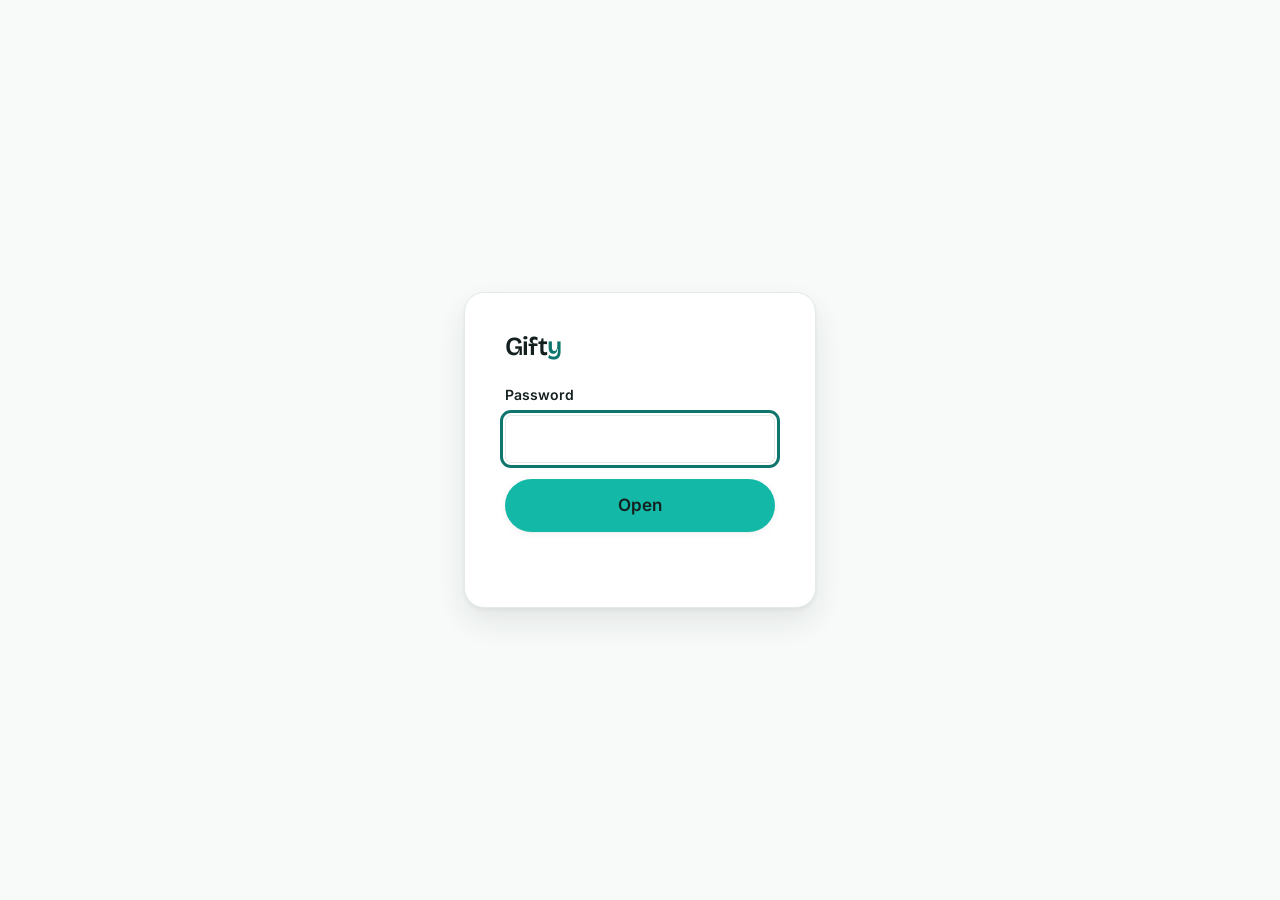
==== admin/index.html @ 3d1171c6 "v0.2.9 A stale empty cache beat the bundle.  v0.2.8 shipped the fallback catalogue and the live cust" ====
<!doctype html>
<html lang="en" dir="ltr">
<head>
<meta charset="utf-8">
<meta name="viewport" content="width=device-width, initial-scale=1">
<title>Gifty</title>
<meta name="robots" content="noindex, nofollow">
<meta name="referrer" content="no-referrer">

<link rel="stylesheet" href="../css/tokens.css?v=0.2.9">
<link rel="stylesheet" href="../css/base.css?v=0.2.9">

<style>
  body { display: grid; place-items: center; min-block-size: 100svb; background: var(--paper-warm); }
  .gate {
    inline-size: min(22rem, calc(100vw - 2rem));
    padding: var(--space-7);
    background: var(--paper);
    border: 1px solid var(--line);
    border-radius: var(--radius-lg);
    box-shadow: var(--elev-2);
  }
  .gate h1 {
    font-size: var(--text-xl);
    letter-spacing: -0.03em;
    margin-block-end: var(--space-5);
  }
  .gate h1 span { color: var(--teal-deep); }
  .gate label { display: block; font-size: var(--text-sm); font-weight: 600; margin-block-end: var(--space-2); }
  .gate input {
    inline-size: 100%;
    min-block-size: 48px;
    padding-inline: var(--space-3);
    border: 1px solid var(--line);
    border-radius: var(--radius-sm);
    background: var(--paper);
    font-size: var(--text-base);
  }
  .gate .btn { inline-size: 100%; margin-block-start: var(--space-4); }
  .gate p {
    margin-block-start: var(--space-4);
    font-size: var(--text-sm);
    min-block-size: 1.4em;
    color: var(--signal);      /* 4.53:1 */
  }
</style>
</head>
<body>

<form class="gate" id="gate" autocomplete="off">
  <h1>Gift<span>y</span></h1>
  <label for="pw">Password</label>
  <input type="password" id="pw" autocomplete="current-password" autofocus>
  <button class="btn btn--primary" type="submit" id="go">Open</button>
  <p id="msg" role="status"></p>
</form>

<script defer src="payload.js?v=0.2.9"></script>
<script>
/* The gate. Derives a key from the password, decrypts the dashboard, and hands
   the document over to it. A wrong password fails at the cipher, so there is
   nothing here to compare against and nothing to leak.

   This is not the access control. The access control is the rule on the data
   that names exactly one account. This keeps the shop's screens, its address
   and its number out of a public repository. */
(function () {
  'use strict';

  var form = document.getElementById('gate');
  var msg = document.getElementById('msg');
  var go = document.getElementById('go');

  var bytes = function (b64) {
    var bin = atob(b64);
    var out = new Uint8Array(bin.length);
    for (var i = 0; i < bin.length; i++) out[i] = bin.charCodeAt(i);
    return out;
  };

  form.addEventListener('submit', function (e) {
    e.preventDefault();
    var payload = window.GIFTY_ADMIN_PAYLOAD;
    if (!payload) { msg.textContent = 'This page did not load fully. Reload it.'; return; }

    var pw = document.getElementById('pw').value;
    if (!pw) return;

    go.disabled = true;
    msg.textContent = 'Opening';

    var enc = new TextEncoder();
    crypto.subtle.importKey('raw', enc.encode(pw), 'PBKDF2', false, ['deriveKey'])
      .then(function (base) {
        return crypto.subtle.deriveKey(
          { name: 'PBKDF2', salt: bytes(payload.salt), iterations: payload.kdf.iterations, hash: payload.kdf.hash },
          base, { name: 'AES-GCM', length: 256 }, false, ['decrypt']);
      })
      .then(function (key) {
        return crypto.subtle.decrypt({ name: 'AES-GCM', iv: bytes(payload.iv) }, key, bytes(payload.ct));
      })
      .then(function (plain) {
        var html = new TextDecoder().decode(plain);
        /* The dashboard signs in with the same password, so hand it over in
           memory rather than making anyone type it twice. */
        window.__pw = pw;
        document.open();
        document.write(html);
        document.close();
      })
      .catch(function () {
        go.disabled = false;
        msg.textContent = 'That password does not open it.';
        document.getElementById('pw').select();
      });
  });
})();
</script>
</body>
</html>
---- css/tokens.css ----
/* Gifty design tokens.
   Nothing in this project uses a colour, size, or duration that is not defined here.
   Contrast ratios in the comments are measured, not estimated. Recheck with
   tools/check-release.mjs before changing any value. */

/* ---------- Typefaces. Self hosted, latin subset, variable. ---------- */

@font-face {
  font-family: 'Bricolage Grotesque';
  font-style: normal;
  font-weight: 200 800;
  font-stretch: 75% 100%;
  font-display: swap;
  src: url('../fonts/bricolage-grotesque-var-latin.woff2?v=0.2.9') format('woff2');
  unicode-range: U+0000-00FF, U+0131, U+0152-0153, U+02BB-02BC, U+02C6, U+02DA,
    U+02DC, U+0304, U+0308, U+0329, U+2000-206F, U+20AC, U+2122, U+2191, U+2193,
    U+2212, U+2215, U+FEFF, U+FFFD;
}

@font-face {
  font-family: 'Inter';
  font-style: normal;
  font-weight: 100 900;
  font-display: swap;
  src: url('../fonts/inter-var-latin.woff2?v=0.2.9') format('woff2');
  unicode-range: U+0000-00FF, U+0131, U+0152-0153, U+02BB-02BC, U+02C6, U+02DA,
    U+02DC, U+0304, U+0308, U+0329, U+2000-206F, U+20AC, U+2122, U+2191, U+2193,
    U+2212, U+2215, U+FEFF, U+FFFD;
}

/* Handwriting. Gift card message preview only. Loads only where it is used. */
@font-face {
  font-family: 'Caveat';
  font-style: normal;
  font-weight: 400 700;
  font-display: swap;
  src: url('../fonts/caveat-var-latin.woff2?v=0.2.9') format('woff2');
  unicode-range: U+0000-00FF, U+0131, U+0152-0153, U+02BB-02BC, U+02C6, U+02DA,
    U+02DC, U+0304, U+0308, U+0329, U+2000-206F, U+20AC, U+2122, U+2191, U+2193,
    U+2212, U+2215, U+FEFF, U+FFFD;
}

:root {
  /* ---------- Text roles. Ratios measured against --paper (#FFFFFF). ---------- */
  --ink:        #14201F;  /* body and headings              16.72:1  AA AAA */
  --ink-soft:   #4A5654;  /* secondary text                  7.64:1  AA AAA */
  --ink-faint:  #6E7876;  /* captions, disabled              4.55:1  AA      */
                          /* --ink-faint is rated on --paper ONLY. On --paper-warm
                             it measures 4.34:1 and fails. Use --ink-soft there. */
  --teal-deep:  #0F766E;  /* teal for TYPE and marks         5.47:1  AA      */
  --signal:     #CB4D29;  /* errors and destructive          4.53:1  AA      */

  /* ---------- Surface roles. Never used for text. ---------- */
  --paper:      #FFFFFF;  /* cards and raised surfaces */
  --paper-warm: #F7FAF9;  /* page ground, section alternation */
  --line:       #E3EAE8;  /* hairlines and borders */
  --teal:       #14B8A6;  /* FILLS only. Buttons and large shapes. */
  --teal-wash:  #ECFDF9;  /* tinted grounds, selected states */

  /* The trap, so it is not relearned: #14B8A6 on white is 2.49:1 and fails.
     Bright teal is a fill, deep teal is type.
     A --teal button takes --ink text  (6.72:1, passes).
     A --teal-deep button takes white  (5.47:1, passes).
     White on --teal is 2.49:1 and is never allowed. */

  /* ---------- Type ---------- */
  --font-display: 'Bricolage Grotesque', 'Segoe UI', system-ui, sans-serif;
  --font-ui: 'Inter', system-ui, -apple-system, 'Segoe UI', sans-serif;
  --font-hand: 'Caveat', 'Segoe Script', cursive;

  /* Fluid from 375px to 1280px. Mobile is the first value, not the fallback. */
  --text-xs:   0.8125rem;
  --text-sm:   0.875rem;
  --text-base: clamp(1rem, 0.965rem + 0.15vw, 1.0625rem);
  --text-lg:   clamp(1.125rem, 1.06rem + 0.28vw, 1.25rem);
  --text-xl:   clamp(1.375rem, 1.25rem + 0.53vw, 1.625rem);
  --text-2xl:  clamp(1.75rem, 1.46rem + 1.24vw, 2.375rem);
  --text-3xl:  clamp(2.25rem, 1.75rem + 2.13vw, 3.25rem);
  --text-4xl:  clamp(2.625rem, 1.83rem + 3.39vw, 4.25rem);

  --leading-tight: 1.06;
  --leading-snug:  1.22;
  --leading-body:  1.6;

  --tracking-tight: -0.022em;
  --tracking-flat:  0;
  --tracking-wide:  0.08em;

  --measure: 62ch;      /* long form reading width */
  --measure-short: 34ch; /* headline and lede width */

  /* ---------- Space. 4px base. ---------- */
  --space-1:  0.25rem;
  --space-2:  0.5rem;
  --space-3:  0.75rem;
  --space-4:  1rem;
  --space-5:  1.5rem;
  --space-6:  2rem;
  --space-7:  2.5rem;
  --space-8:  3rem;
  --space-9:  4rem;
  --space-10: 5rem;

  --section-y: clamp(3.5rem, 2.2rem + 5.5vw, 6.5rem);
  --gutter:    clamp(1.125rem, 0.7rem + 1.8vw, 2rem);
  --page-max:  76rem;

  /* ---------- Radius ---------- */
  --radius-sm:   6px;
  --radius-md:   12px;
  --radius-lg:   20px;
  --radius-full: 999px;

  /* ---------- Elevation. Two levels, deliberately. ---------- */
  --elev-1: 0 1px 2px rgb(20 32 31 / 0.04), 0 2px 8px rgb(20 32 31 / 0.05);
  --elev-2: 0 2px 4px rgb(20 32 31 / 0.05), 0 14px 30px rgb(20 32 31 / 0.09);

  /* ---------- Focus. Never the browser default. ----------
     An outline, not a box-shadow. Any component that sets its own box-shadow
     (a button with elevation, the skip link) has the same specificity as a bare
     :focus-visible rule and wins on order, which silently removes the ring.
     Outline cannot be clobbered that way and it follows border-radius. */
  --focus-color:  var(--teal-deep);   /* 5.47:1 on --paper */
  --focus-width:  3px;
  --focus-offset: 2px;

  /* ---------- Motion. One easing family, one duration ladder. ---------- */
  --ease-out:    cubic-bezier(0.22, 1, 0.36, 1);
  --ease-in-out: cubic-bezier(0.65, 0, 0.35, 1);
  --t-instant: 120ms;  /* hover, press, toggle */
  --t-quick:   240ms;  /* panels, chips, price tick */
  --t-move:    420ms;  /* page level transitions, sheet open */
  --t-reveal:  700ms;  /* scroll entrances */

  /* Every animation orients, confirms, or reveals. One that does none is deleted. */
}

/* Reduced motion is a first class rendering mode, not a degraded one.
   The site must look finished with every animation switched off. */
@media (prefers-reduced-motion: reduce) {
  :root {
    --t-instant: 0.01ms;
    --t-quick:   0.01ms;
    --t-move:    0.01ms;
    --t-reveal:  0.01ms;
  }
}
---- css/base.css ----
/* Gifty base layer. Reset, typography, primitives.
   Logical properties only. Never margin-left, never text-align: right.
   That one habit is what makes an Arabic build a dir="rtl" attribute later. */

*, *::before, *::after { box-sizing: border-box; }

/* The hidden attribute must win. Any component that sets display (a flex panel,
   a grid cell) silently outranks the user agent's [hidden] rule, which shows
   every tab panel at once and looks like a broken page rather than a CSS bug. */
[hidden] { display: none !important; }

* { margin: 0; }

html {
  -webkit-text-size-adjust: 100%;
  text-size-adjust: 100%;
  scroll-behavior: smooth;
}

@media (prefers-reduced-motion: reduce) {
  html { scroll-behavior: auto; }
}

body {
  min-block-size: 100svb;
  background: var(--paper);
  color: var(--ink);
  font-family: var(--font-ui);
  font-size: var(--text-base);
  line-height: var(--leading-body);
  font-synthesis-weight: none;
  -webkit-font-smoothing: antialiased;
  text-rendering: optimizeLegibility;
}

img, svg, video, canvas { display: block; max-inline-size: 100%; block-size: auto; }

input, button, textarea, select { font: inherit; color: inherit; }

h1, h2, h3, h4 {
  font-family: var(--font-display);
  font-weight: 600;
  line-height: var(--leading-tight);
  letter-spacing: var(--tracking-tight);
  text-wrap: balance;
}

h1 { font-size: var(--text-4xl); }
h2 { font-size: var(--text-3xl); }
h3 { font-size: var(--text-xl); line-height: var(--leading-snug); }

p { text-wrap: pretty; }

a { color: var(--teal-deep); text-underline-offset: 0.16em; }

ul[role="list"], ol[role="list"] { list-style: none; padding-inline-start: 0; }

/* ---------- Focus. Visible, ours, never the browser default. ---------- */

:focus-visible {
  outline: var(--focus-width) solid var(--focus-color);
  outline-offset: var(--focus-offset);
}

/* ---------- Layout primitives ---------- */

.wrap {
  inline-size: 100%;
  max-inline-size: var(--page-max);
  margin-inline: auto;
  padding-inline: var(--gutter);
}

.section { padding-block: var(--section-y); }
.section--warm { background: var(--paper-warm); }

.stack > * + * { margin-block-start: var(--flow, var(--space-4)); }

.eyebrow {
  font-size: var(--text-xs);
  font-weight: 600;
  letter-spacing: var(--tracking-wide);
  text-transform: uppercase;
  color: var(--teal-deep);
}

.lede {
  font-size: var(--text-lg);
  color: var(--ink-soft);
  max-inline-size: var(--measure-short);
}

.visually-hidden {
  position: absolute;
  inline-size: 1px; block-size: 1px;
  padding: 0; margin: -1px;
  overflow: hidden;
  clip-path: inset(50%);
  white-space: nowrap;
}

.skip-link {
  position: absolute;
  inset-block-start: var(--space-2);
  inset-inline-start: var(--space-2);
  z-index: 50;
  padding: var(--space-2) var(--space-4);
  background: var(--paper);
  color: var(--ink);
  border-radius: var(--radius-sm);
  box-shadow: var(--elev-2);
  transform: translateY(-200%);
  transition: transform var(--t-quick) var(--ease-out);
}
.skip-link:focus-visible { transform: translateY(0); }

/* ---------- Buttons ----------
   --teal fill takes --ink text (6.72:1). --teal-deep fill takes white (5.47:1).
   White on --teal is 2.49:1 and is never used. */

.btn {
  display: inline-flex;
  align-items: center;
  justify-content: center;
  gap: var(--space-2);
  padding: var(--space-3) var(--space-5);
  min-block-size: 48px;          /* thumb target */
  border: 1px solid transparent;
  border-radius: var(--radius-full);
  font-weight: 600;
  font-size: var(--text-base);
  letter-spacing: -0.005em;
  text-decoration: none;
  cursor: pointer;
  transition: transform var(--t-instant) var(--ease-out),
              background-color var(--t-instant) var(--ease-out),
              box-shadow var(--t-instant) var(--ease-out);
}

.btn:active { transform: scale(0.975); }   /* confirm */

.btn--primary { background: var(--teal); color: var(--ink); box-shadow: var(--elev-1); }
.btn--primary:hover { background: #10a595; }

.btn--quiet {
  background: var(--paper);
  color: var(--ink);
  border-color: var(--line);
}
.btn--quiet:hover { background: var(--paper-warm); }

/* ---------- Scroll reveal ----------
   Preferred path is the scroll driven animation, which runs off the main thread
   and therefore holds 60fps on a cheap Android. Firefox still has it flagged, so
   those browsers get an IntersectionObserver instead.

   Both paths fail visible, and that is the whole point of how this is written.
   The hidden state is never a plain static rule, because a ViewTimeline reports
   currentTime null once its subject sits far outside the scrollport, and while
   it is inactive the animation applies nothing. A static opacity: 0 underneath
   it therefore wins, and jumping to the end of the page renders it blank. So the
   hidden state comes only from a live animation, or from .reveal-js, which is
   set synchronously in the head and only when the observer path will really run.
   A browser that runs neither gets a finished page. */

.reveal { opacity: 1; }

@supports (animation-timeline: view()) {
  @media (prefers-reduced-motion: no-preference) {
    .reveal {
      animation: reveal-in linear both;
      animation-timeline: view();
      animation-range: entry 8% cover 26%;
    }
  }
}

@media (prefers-reduced-motion: no-preference) {
  .reveal-js .reveal { opacity: 0; transform: translateY(14px); }
  .reveal-js .reveal.is-in {
    opacity: 1;
    transform: none;
    transition: opacity var(--t-reveal) var(--ease-out),
                transform var(--t-reveal) var(--ease-out);
  }
}

@keyframes reveal-in {
  from { opacity: 0; transform: translateY(14px); }
  to   { opacity: 1; transform: none; }
}
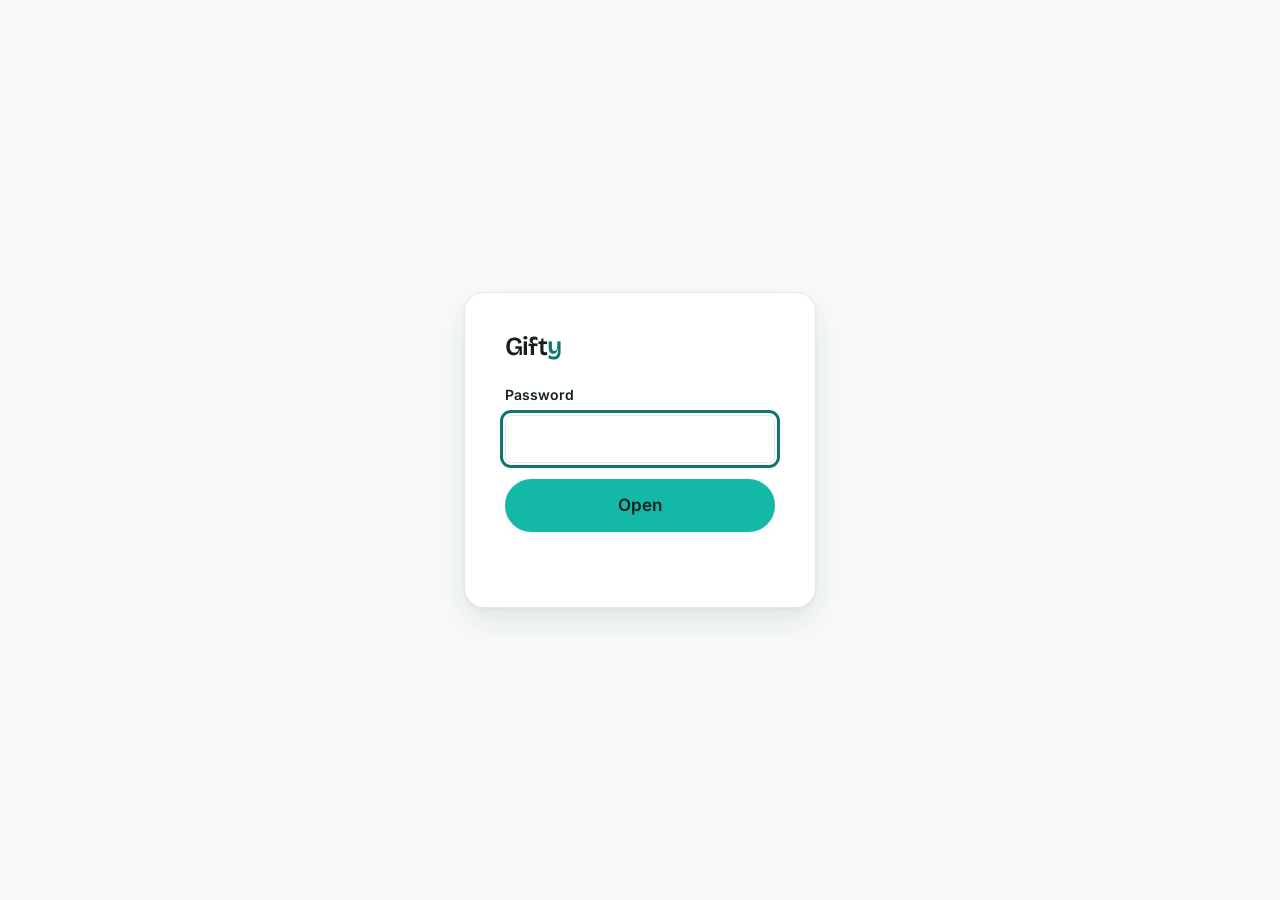
==== commit 73a722a9: "v0.3.1 There is no domain, so stop building on one.  giftylb.com has never been registered and every" ====
--- a/admin/index.html
+++ b/admin/index.html
@@ -7,8 +7,8 @@
 <meta name="robots" content="noindex, nofollow">
 <meta name="referrer" content="no-referrer">
 
-<link rel="stylesheet" href="../css/tokens.css?v=0.2.9">
-<link rel="stylesheet" href="../css/base.css?v=0.2.9">
+<link rel="stylesheet" href="../css/tokens.css?v=0.3.1">
+<link rel="stylesheet" href="../css/base.css?v=0.3.1">
 
 <style>
   body { display: grid; place-items: center; min-block-size: 100svb; background: var(--paper-warm); }
@@ -55,7 +55,7 @@
   <p id="msg" role="status"></p>
 </form>
 
-<script defer src="payload.js?v=0.2.9"></script>
+<script defer src="payload.js?v=0.3.1"></script>
 <script>
 /* The gate. Derives a key from the password, decrypts the dashboard, and hands
    the document over to it. A wrong password fails at the cipher, so there is
--- a/css/tokens.css
+++ b/css/tokens.css
@@ -11,7 +11,7 @@
   font-weight: 200 800;
   font-stretch: 75% 100%;
   font-display: swap;
-  src: url('../fonts/bricolage-grotesque-var-latin.woff2?v=0.2.9') format('woff2');
+  src: url('../fonts/bricolage-grotesque-var-latin.woff2?v=0.3.1') format('woff2');
   unicode-range: U+0000-00FF, U+0131, U+0152-0153, U+02BB-02BC, U+02C6, U+02DA,
     U+02DC, U+0304, U+0308, U+0329, U+2000-206F, U+20AC, U+2122, U+2191, U+2193,
     U+2212, U+2215, U+FEFF, U+FFFD;
@@ -22,7 +22,7 @@
   font-style: normal;
   font-weight: 100 900;
   font-display: swap;
-  src: url('../fonts/inter-var-latin.woff2?v=0.2.9') format('woff2');
+  src: url('../fonts/inter-var-latin.woff2?v=0.3.1') format('woff2');
   unicode-range: U+0000-00FF, U+0131, U+0152-0153, U+02BB-02BC, U+02C6, U+02DA,
     U+02DC, U+0304, U+0308, U+0329, U+2000-206F, U+20AC, U+2122, U+2191, U+2193,
     U+2212, U+2215, U+FEFF, U+FFFD;
@@ -34,7 +34,7 @@
   font-style: normal;
   font-weight: 400 700;
   font-display: swap;
-  src: url('../fonts/caveat-var-latin.woff2?v=0.2.9') format('woff2');
+  src: url('../fonts/caveat-var-latin.woff2?v=0.3.1') format('woff2');
   unicode-range: U+0000-00FF, U+0131, U+0152-0153, U+02BB-02BC, U+02C6, U+02DA,
     U+02DC, U+0304, U+0308, U+0329, U+2000-206F, U+20AC, U+2122, U+2191, U+2193,
     U+2212, U+2215, U+FEFF, U+FFFD;
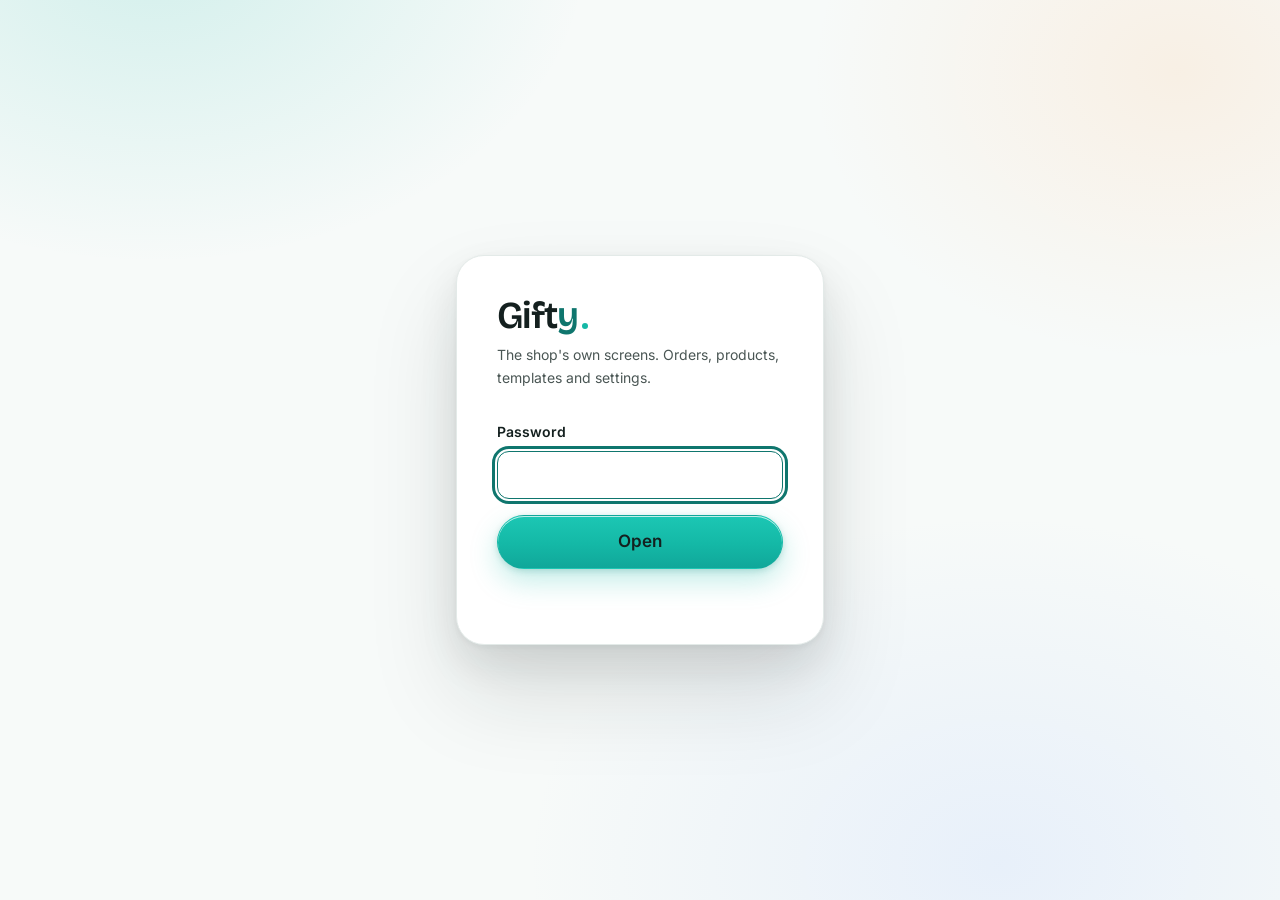
==== commit 7eace72b: "v0.3.3 A full front end pass. The engineering was sound and the surface was generic: two flat whites" ====
--- a/admin/index.html
+++ b/admin/index.html
@@ -7,41 +7,104 @@
 <meta name="robots" content="noindex, nofollow">
 <meta name="referrer" content="no-referrer">
 
-<link rel="stylesheet" href="../css/tokens.css?v=0.3.1">
-<link rel="stylesheet" href="../css/base.css?v=0.3.1">
+<link rel="stylesheet" href="../css/tokens.css?v=0.3.3">
+<link rel="stylesheet" href="../css/base.css?v=0.3.3">
 
 <style>
-  body { display: grid; place-items: center; min-block-size: 100svb; background: var(--paper-warm); }
+  /* The gate. One card on the same field the storefront and the dashboard both
+     sit on, so the three screens read as one product. */
+  body {
+    display: grid;
+    place-items: center;
+    min-block-size: 100svb;
+    padding: var(--space-5);
+    background: var(--paper-warm);
+    background-image:
+      radial-gradient(44rem 32rem at 12% -6%, rgb(20 184 166 / 0.16), transparent 62%),
+      radial-gradient(38rem 30rem at 92% 8%, rgb(255 186 122 / 0.16), transparent 60%),
+      radial-gradient(46rem 34rem at 78% 96%, rgb(138 178 255 / 0.14), transparent 64%);
+    background-attachment: fixed;
+  }
+
   .gate {
-    inline-size: min(22rem, calc(100vw - 2rem));
+    inline-size: min(23rem, 100%);
     padding: var(--space-7);
     background: var(--paper);
     border: 1px solid var(--line);
-    border-radius: var(--radius-lg);
-    box-shadow: var(--elev-2);
+    border-radius: var(--radius-xl);
+    box-shadow: var(--elev-4), var(--edge);
   }
+
+  /* It arrives rather than appearing. This is the only screen in the project
+     with nothing else on it, so the one card gets the one animation. */
+  @media (prefers-reduced-motion: no-preference) {
+    .gate { animation: gate-in 620ms var(--ease-out) both; }
+  }
+
+  @keyframes gate-in {
+    from { opacity: 0; transform: translateY(14px) scale(0.98); }
+    to   { opacity: 1; transform: none; }
+  }
+
   .gate h1 {
-    font-size: var(--text-xl);
+    display: flex;
+    align-items: center;
+    gap: 1px;
+    font-size: var(--text-2xl);
     letter-spacing: -0.03em;
-    margin-block-end: var(--space-5);
+    margin-block-end: var(--space-2);
   }
   .gate h1 span { color: var(--teal-deep); }
+  .gate h1::after {
+    content: "";
+    inline-size: 6px;
+    block-size: 6px;
+    margin-inline-start: 3px;
+    margin-block-start: 0.5em;
+    border-radius: var(--radius-full);
+    background: var(--teal);
+  }
+
+  .gate__sub {
+    font-size: var(--text-sm);
+    color: var(--ink-soft);
+    margin-block-end: var(--space-6);
+  }
+
   .gate label { display: block; font-size: var(--text-sm); font-weight: 600; margin-block-end: var(--space-2); }
   .gate input {
     inline-size: 100%;
     min-block-size: 48px;
-    padding-inline: var(--space-3);
+    padding-inline: var(--space-4);
     border: 1px solid var(--line);
-    border-radius: var(--radius-sm);
+    border-radius: var(--radius-md);
     background: var(--paper);
     font-size: var(--text-base);
+    transition: border-color var(--t-instant) var(--ease-out);
   }
+  .gate input:hover { border-color: var(--ink-faint); }
+  .gate input:focus-visible { border-color: var(--teal-deep); }
   .gate .btn { inline-size: 100%; margin-block-start: var(--space-4); }
-  .gate p {
+  .gate p.msg {
     margin-block-start: var(--space-4);
     font-size: var(--text-sm);
     min-block-size: 1.4em;
     color: var(--signal);      /* 4.53:1 */
+  }
+
+  /* A wrong password shakes the card once. It is the whole error message: the
+     text underneath says what happened, and this says it landed. */
+  .gate.is-wrong { animation: gate-no 420ms var(--ease-in-out) 1; }
+
+  @keyframes gate-no {
+    0%, 100% { transform: none; }
+    18%      { transform: translateX(-7px); }
+    42%      { transform: translateX(6px); }
+    68%      { transform: translateX(-3px); }
+  }
+
+  @media (prefers-reduced-motion: reduce) {
+    .gate.is-wrong { animation: none; }
   }
 </style>
 </head>
@@ -49,13 +112,14 @@
 
 <form class="gate" id="gate" autocomplete="off">
   <h1>Gift<span>y</span></h1>
+  <p class="gate__sub">The shop's own screens. Orders, products, templates and settings.</p>
   <label for="pw">Password</label>
   <input type="password" id="pw" autocomplete="current-password" autofocus>
   <button class="btn btn--primary" type="submit" id="go">Open</button>
-  <p id="msg" role="status"></p>
+  <p class="msg" id="msg" role="status"></p>
 </form>
 
-<script defer src="payload.js?v=0.3.1"></script>
+<script defer src="payload.js?v=0.3.3"></script>
 <script>
 /* The gate. Derives a key from the password, decrypts the dashboard, and hands
    the document over to it. A wrong password fails at the cipher, so there is
@@ -77,6 +141,10 @@
     for (var i = 0; i < bin.length; i++) out[i] = bin.charCodeAt(i);
     return out;
   };
+
+  form.addEventListener('animationend', function (e) {
+    if (e.animationName === 'gate-no') form.classList.remove('is-wrong');
+  });
 
   form.addEventListener('submit', function (e) {
     e.preventDefault();
@@ -111,6 +179,12 @@
       .catch(function () {
         go.disabled = false;
         msg.textContent = 'That password does not open it.';
+        /* The shake is the confirmation that the attempt landed. Removed the
+           moment it ends, so a second wrong password shakes it again rather
+           than doing nothing. */
+        form.classList.remove('is-wrong');
+        void form.offsetWidth;
+        form.classList.add('is-wrong');
         document.getElementById('pw').select();
       });
   });
--- a/css/tokens.css
+++ b/css/tokens.css
@@ -11,7 +11,7 @@
   font-weight: 200 800;
   font-stretch: 75% 100%;
   font-display: swap;
-  src: url('../fonts/bricolage-grotesque-var-latin.woff2?v=0.3.1') format('woff2');
+  src: url('../fonts/bricolage-grotesque-var-latin.woff2?v=0.3.3') format('woff2');
   unicode-range: U+0000-00FF, U+0131, U+0152-0153, U+02BB-02BC, U+02C6, U+02DA,
     U+02DC, U+0304, U+0308, U+0329, U+2000-206F, U+20AC, U+2122, U+2191, U+2193,
     U+2212, U+2215, U+FEFF, U+FFFD;
@@ -22,7 +22,7 @@
   font-style: normal;
   font-weight: 100 900;
   font-display: swap;
-  src: url('../fonts/inter-var-latin.woff2?v=0.3.1') format('woff2');
+  src: url('../fonts/inter-var-latin.woff2?v=0.3.3') format('woff2');
   unicode-range: U+0000-00FF, U+0131, U+0152-0153, U+02BB-02BC, U+02C6, U+02DA,
     U+02DC, U+0304, U+0308, U+0329, U+2000-206F, U+20AC, U+2122, U+2191, U+2193,
     U+2212, U+2215, U+FEFF, U+FFFD;
@@ -34,7 +34,7 @@
   font-style: normal;
   font-weight: 400 700;
   font-display: swap;
-  src: url('../fonts/caveat-var-latin.woff2?v=0.3.1') format('woff2');
+  src: url('../fonts/caveat-var-latin.woff2?v=0.3.3') format('woff2');
   unicode-range: U+0000-00FF, U+0131, U+0152-0153, U+02BB-02BC, U+02C6, U+02DA,
     U+02DC, U+0304, U+0308, U+0329, U+2000-206F, U+20AC, U+2122, U+2191, U+2193,
     U+2212, U+2215, U+FEFF, U+FFFD;
@@ -109,11 +109,54 @@
   --radius-sm:   6px;
   --radius-md:   12px;
   --radius-lg:   20px;
+  --radius-xl:   28px;
   --radius-full: 999px;
 
-  /* ---------- Elevation. Two levels, deliberately. ---------- */
+  /* ---------- Elevation ----------
+     Four levels rather than two. Two was enough while the page ground was one
+     flat white; once there is an atmosphere behind everything, a card and a
+     floating panel need to read as different distances or the whole page goes
+     soft. Every shadow is a stack: a tight contact term that says "this touches
+     something", and a wide ambient term that says how far above it is. A single
+     blur does one or the other and always looks like a sticker. */
   --elev-1: 0 1px 2px rgb(20 32 31 / 0.04), 0 2px 8px rgb(20 32 31 / 0.05);
   --elev-2: 0 2px 4px rgb(20 32 31 / 0.05), 0 14px 30px rgb(20 32 31 / 0.09);
+  --elev-3: 0 2px 4px rgb(20 32 31 / 0.04),
+            0 10px 22px rgb(20 32 31 / 0.07),
+            0 30px 60px rgb(20 32 31 / 0.10);
+  --elev-4: 0 2px 6px rgb(20 32 31 / 0.05),
+            0 18px 40px rgb(20 32 31 / 0.09),
+            0 48px 90px rgb(20 32 31 / 0.13);
+
+  /* The lift a teal object casts. Grey under a saturated fill reads as dirt. */
+  --elev-teal: 0 2px 6px rgb(15 118 110 / 0.20), 0 12px 28px rgb(20 184 166 / 0.26);
+
+  /* The top edge catching the light. One inset hairline, the difference between
+     a rectangle of colour and something with a thickness to it. */
+  --edge:       inset 0 1px 0 rgb(255 255 255 / 0.72);
+  --edge-quiet: inset 0 1px 0 rgb(255 255 255 / 0.45);
+
+  /* ---------- Atmosphere ----------
+     The page ground is not a colour any more, it is a field. These are the
+     three lights in it. Kept far apart in hue so the drift is readable as
+     movement rather than as one blob breathing. */
+  --air-teal:  rgb(20 184 166 / 0.16);
+  --air-warm:  rgb(255 186 122 / 0.20);
+  --air-cool:  rgb(138 178 255 / 0.16);
+  --air-deep:  rgb(15 118 110 / 0.09);
+
+  /* Glass. Used by anything that floats over the field: the header, the view
+     toggle, the sticky filter bar. Never over plain white, where it does
+     nothing but cost a compositor layer. */
+  --glass:      rgb(255 255 255 / 0.72);
+  --glass-line: rgb(255 255 255 / 0.55);
+  --glass-blur: saturate(1.6) blur(14px);
+
+  /* The studio floor a rendered product sits on. Shared by the hero stage, the
+     customizer stage and every card ground, so a mug looks like it is standing
+     in the same room on all three screens. */
+  --studio: radial-gradient(120% 92% at 50% 4%,
+              #FFFFFF 0%, #F4FBF9 42%, #E8F5F2 74%, #DCEFEB 100%);
 
   /* ---------- Focus. Never the browser default. ----------
      An outline, not a box-shadow. Any component that sets its own box-shadow
@@ -127,10 +170,23 @@
   /* ---------- Motion. One easing family, one duration ladder. ---------- */
   --ease-out:    cubic-bezier(0.22, 1, 0.36, 1);
   --ease-in-out: cubic-bezier(0.65, 0, 0.35, 1);
+  /* Overshoots very slightly and settles. For things that arrive: a chip
+     turning on, a badge counting up, a swatch being chosen. Never for anything
+     that carries text a reader is mid sentence in. */
+  --ease-spring: cubic-bezier(0.34, 1.42, 0.58, 1);
+  /* Leaves fast, lands slow. For things that are being dismissed or committed,
+     where the reader has already decided and waiting on the front of the curve
+     is dead time. */
+  --ease-snap:   cubic-bezier(0.16, 0.9, 0.22, 1);
+
   --t-instant: 120ms;  /* hover, press, toggle */
   --t-quick:   240ms;  /* panels, chips, price tick */
   --t-move:    420ms;  /* page level transitions, sheet open */
   --t-reveal:  700ms;  /* scroll entrances */
+  --t-settle: 1100ms;  /* the once per page moments: the hero, the proof */
+
+  /* One step of a stagger. A list of six is 6 by this, not six times a guess. */
+  --stagger: 62ms;
 
   /* Every animation orients, confirms, or reveals. One that does none is deleted. */
 }
@@ -143,5 +199,7 @@
     --t-quick:   0.01ms;
     --t-move:    0.01ms;
     --t-reveal:  0.01ms;
+    --t-settle:  0.01ms;
+    --stagger:   0ms;
   }
 }
--- a/css/base.css
+++ b/css/base.css
@@ -51,7 +51,18 @@
 
 p { text-wrap: pretty; }
 
-a { color: var(--teal-deep); text-underline-offset: 0.16em; }
+/* The underline thickens on hover rather than appearing, because appearing
+   moves the baseline on some faces and a line of prose should not twitch when
+   a cursor crosses it. */
+a {
+  color: var(--teal-deep);
+  text-underline-offset: 0.16em;
+  text-decoration-thickness: from-font;
+  transition: text-decoration-color var(--t-instant) var(--ease-out);
+}
+a:hover { text-decoration-thickness: 2px; }
+
+::selection { background: var(--teal-wash); color: var(--ink); }
 
 ul[role="list"], ol[role="list"] { list-style: none; padding-inline-start: 0; }
 
@@ -76,12 +87,40 @@
 
 .stack > * + * { margin-block-start: var(--flow, var(--space-4)); }
 
+/* An eyebrow with a rule in front of it. The rule is what stops a line of
+   uppercase teal reading as a stray label and makes it read as the top of a
+   section. It is a flex item, not a pseudo element on the text, so it cannot
+   fall out of step when the label wraps. */
 .eyebrow {
+  display: flex;
+  align-items: center;
+  gap: var(--space-3);
   font-size: var(--text-xs);
-  font-weight: 600;
+  font-weight: 700;
   letter-spacing: var(--tracking-wide);
   text-transform: uppercase;
   color: var(--teal-deep);
+}
+
+.eyebrow::before {
+  content: "";
+  flex: none;
+  inline-size: var(--space-6);
+  block-size: 2px;
+  border-radius: var(--radius-full);
+  background: linear-gradient(to right, var(--teal), color-mix(in srgb, var(--teal) 20%, transparent));
+}
+
+/* Centred sections want the rule on both sides or the block looks hung on a
+   hook. This is the only variant. */
+.eyebrow--centre { justify-content: center; }
+.eyebrow--centre::after {
+  content: "";
+  flex: none;
+  inline-size: var(--space-6);
+  block-size: 2px;
+  border-radius: var(--radius-full);
+  background: linear-gradient(to left, var(--teal), color-mix(in srgb, var(--teal) 20%, transparent));
 }
 
 .lede {
@@ -104,6 +143,9 @@
   inset-block-start: var(--space-2);
   inset-inline-start: var(--space-2);
   z-index: 50;
+  display: inline-flex;
+  align-items: center;
+  min-block-size: 44px;
   padding: var(--space-2) var(--space-4);
   background: var(--paper);
   color: var(--ink);
@@ -119,6 +161,7 @@
    White on --teal is 2.49:1 and is never used. */
 
 .btn {
+  position: relative;
   display: inline-flex;
   align-items: center;
   justify-content: center;
@@ -132,22 +175,100 @@
   letter-spacing: -0.005em;
   text-decoration: none;
   cursor: pointer;
+  isolation: isolate;            /* so the sheen cannot escape the pill */
+  overflow: hidden;
   transition: transform var(--t-instant) var(--ease-out),
               background-color var(--t-instant) var(--ease-out),
-              box-shadow var(--t-instant) var(--ease-out);
-}
-
-.btn:active { transform: scale(0.975); }   /* confirm */
-
-.btn--primary { background: var(--teal); color: var(--ink); box-shadow: var(--elev-1); }
-.btn--primary:hover { background: #10a595; }
+              box-shadow var(--t-quick) var(--ease-out);
+}
+
+/* --mx and --my are the magnetic pull from js/motion.js and they are zero until
+   a fine pointer comes near. Every transform on a button composes them, so the
+   pull, the hover lift and the press scale stack instead of deleting each
+   other, which is what an inline transform from the script would have done. */
+.btn { transform: translate(var(--mx, 0px), var(--my, 0px)); }
+.btn:active { transform: translate(var(--mx, 0px), var(--my, 0px)) scale(0.975); }   /* confirm */
+
+/* The sheen. One diagonal band that crosses the pill on hover, once, and stops.
+   It is a translate on a pseudo element, so it never touches layout, and it
+   reads as the button having a surface rather than being a coloured rectangle.
+   It starts off the leading edge and ends off the trailing one, so at rest
+   there is nothing on screen to see: no hidden state to fail visible. */
+.btn::after {
+  content: "";
+  position: absolute;
+  inset-block: -60%;
+  inset-inline-start: -60%;
+  inline-size: 45%;
+  background: linear-gradient(100deg, transparent, rgb(255 255 255 / 0.55), transparent);
+  transform: translateX(-260%) rotate(14deg);
+  pointer-events: none;
+  z-index: -1;
+}
+
+@media (hover: hover) and (prefers-reduced-motion: no-preference) {
+  .btn:hover::after { animation: btn-sheen 720ms var(--ease-out) 1; }
+}
+
+@keyframes btn-sheen {
+  from { transform: translateX(-260%) rotate(14deg); }
+  to   { transform: translateX(560%) rotate(14deg); }
+}
+
+/* The fill is a gradient rather than a flat colour, and both stops are on the
+   fill side of the palette. --ink type on the lighter of the two measures
+   6.72:1, which is the pair the contrast table names. */
+.btn--primary {
+  background: linear-gradient(180deg, #1CC7B4 0%, var(--teal) 55%, #10A79A 100%);
+  background-color: var(--teal);
+  color: var(--ink);
+  box-shadow: var(--elev-teal), var(--edge);
+}
+.btn--primary:hover {
+  background-image: linear-gradient(180deg, #26D6C2 0%, #16C1AE 55%, #12B0A2 100%);
+  box-shadow: 0 3px 8px rgb(15 118 110 / 0.22), 0 16px 34px rgb(20 184 166 / 0.32), var(--edge);
+  transform: translate(var(--mx, 0px), calc(var(--my, 0px) - 1px));
+}
 
 .btn--quiet {
   background: var(--paper);
   color: var(--ink);
   border-color: var(--line);
-}
-.btn--quiet:hover { background: var(--paper-warm); }
+  box-shadow: var(--elev-1);
+}
+.btn--quiet:hover {
+  background: var(--paper-warm);
+  border-color: color-mix(in srgb, var(--teal-deep) 26%, var(--line));
+  box-shadow: var(--elev-2);
+  transform: translate(var(--mx, 0px), calc(var(--my, 0px) - 1px));
+}
+
+/* The press ripple. js/motion.js writes where the finger landed into --rx and
+   --ry and adds the class; the keyframe does the rest and the class is removed
+   when it ends. Nothing here exists unless that code ran. */
+.btn.is-rippling::before {
+  content: "";
+  position: absolute;
+  inset-block-start: var(--ry, 50%);
+  inset-inline-start: var(--rx, 50%);
+  inline-size: 8px;
+  block-size: 8px;
+  margin-block-start: -4px;
+  margin-inline-start: -4px;
+  border-radius: var(--radius-full);
+  background: currentColor;
+  pointer-events: none;
+  animation: btn-ripple 560ms var(--ease-out) 1 both;
+}
+
+@keyframes btn-ripple {
+  from { transform: scale(1);  opacity: 0.26; }
+  to   { transform: scale(34); opacity: 0; }
+}
+
+@media (prefers-reduced-motion: reduce) {
+  .btn.is-rippling::before { animation: none; }
+}
 
 /* ---------- Scroll reveal ----------
    Preferred path is the scroll driven animation, which runs off the main thread
@@ -170,18 +291,34 @@
     .reveal {
       animation: reveal-in linear both;
       animation-timeline: view();
-      animation-range: entry 8% cover 26%;
+      animation-range: entry 6% cover 27%;
     }
+    /* Four ways in, not one. A card grid wants to grow, a wide band wants to
+       come from the side, a headline wants to lift off a blur. Using the same
+       fourteen pixel nudge for all three is what makes a page feel templated
+       even when every other decision on it was right. */
+    .reveal--rise  { animation-name: reveal-rise;  animation-range: entry 2% cover 32%; }
+    .reveal--scale { animation-name: reveal-scale; }
+    .reveal--blur  { animation-name: reveal-blur;  animation-range: entry 4% cover 34%; }
+    .reveal--side  { animation-name: reveal-side; }
   }
 }
 
 @media (prefers-reduced-motion: no-preference) {
   .reveal-js .reveal { opacity: 0; transform: translateY(14px); }
+  .reveal-js .reveal--rise  { transform: translateY(30px); }
+  .reveal-js .reveal--scale { transform: translateY(16px) scale(0.965); }
+  .reveal-js .reveal--blur  { transform: translateY(10px); filter: blur(9px); }
+  .reveal-js .reveal--side  { transform: translateX(-26px); }
+
   .reveal-js .reveal.is-in {
     opacity: 1;
     transform: none;
+    filter: none;
     transition: opacity var(--t-reveal) var(--ease-out),
-                transform var(--t-reveal) var(--ease-out);
+                transform var(--t-reveal) var(--ease-out),
+                filter var(--t-reveal) var(--ease-out);
+    transition-delay: calc(var(--i, 0) * var(--stagger));
   }
 }
 
@@ -189,3 +326,187 @@
   from { opacity: 0; transform: translateY(14px); }
   to   { opacity: 1; transform: none; }
 }
+
+@keyframes reveal-rise {
+  from { opacity: 0; transform: translateY(34px); }
+  to   { opacity: 1; transform: none; }
+}
+
+@keyframes reveal-scale {
+  from { opacity: 0; transform: translateY(18px) scale(0.955); }
+  to   { opacity: 1; transform: none; }
+}
+
+/* Blur is on the safe list with transform and opacity: it is a filter, it does
+   not touch layout, and the compositor takes it. It is still the most expensive
+   of the three, so it is spent on headlines and the proof and nothing else. */
+@keyframes reveal-blur {
+  from { opacity: 0; transform: translateY(12px); filter: blur(10px); }
+  60%  { opacity: 1; }
+  to   { opacity: 1; transform: none; filter: blur(0); }
+}
+
+@keyframes reveal-side {
+  from { opacity: 0; transform: translateX(-30px); }
+  to   { opacity: 1; transform: none; }
+}
+
+/* ---------- Stagger ----------
+   A grid of six arriving together is a slab. Arriving one after another is a
+   list being dealt. --i is the position and it is set here rather than by JS so
+   the scroll driven path, which never runs a line of script, gets it too.
+
+   The scroll driven path already staggers for free, because every card has its
+   own view timeline and crosses the threshold at its own moment. This only
+   bites on the IntersectionObserver fallback, where a whole row intersects at
+   once, and on the load stagger below. */
+.stagger > *:nth-child(1)  { --i: 0; }
+.stagger > *:nth-child(2)  { --i: 1; }
+.stagger > *:nth-child(3)  { --i: 2; }
+.stagger > *:nth-child(4)  { --i: 3; }
+.stagger > *:nth-child(5)  { --i: 4; }
+.stagger > *:nth-child(6)  { --i: 5; }
+.stagger > *:nth-child(7)  { --i: 6; }
+.stagger > *:nth-child(8)  { --i: 7; }
+.stagger > *:nth-child(n+9) { --i: 8; }
+
+/* ---------- The load stagger ----------
+   Everything above the fold has no scroll to key off, so the first screen deals
+   itself out on a plain delay instead. The class comes from the head, in the
+   same one line that decides the reveal path, and only when motion is welcome.
+   Without it the first screen is simply there. */
+@media (prefers-reduced-motion: no-preference) {
+  .lift-in .lift {
+    animation: lift-in var(--t-settle) var(--ease-out) both;
+    animation-delay: calc(var(--i, 0) * var(--stagger));
+  }
+}
+
+@keyframes lift-in {
+  from { opacity: 0; transform: translateY(18px); }
+  to   { opacity: 1; transform: none; }
+}
+
+/* ---------- Surfaces ----------
+   One card. Everything that is a raised rectangle on this site is this, and the
+   modifiers only change how far above the page it sits. Written here rather
+   than five times across five sheets, which is how the shop card and the cart
+   card drifted two pixels of radius apart. */
+
+.surface {
+  position: relative;
+  background: var(--paper);
+  border: 1px solid var(--line);
+  border-radius: var(--radius-md);
+  box-shadow: var(--elev-1), var(--edge-quiet);
+}
+
+.surface--lg    { border-radius: var(--radius-lg); }
+.surface--float { box-shadow: var(--elev-3), var(--edge); }
+
+/* Glass, for the few things that float OVER content rather than sitting in the
+   page: the header, the customizer's view toggle, a sticky filter bar. The
+   fallback matters more than the effect, so the solid colour is the declaration
+   and the blur is the upgrade. */
+.glass {
+  background: var(--glass);
+  border: 1px solid var(--glass-line);
+}
+
+@supports (backdrop-filter: blur(1px)) {
+  .glass { backdrop-filter: var(--glass-blur); }
+}
+
+/* ---------- The headline reveal ----------
+
+   js/motion.js wraps each word of an h1 in a span and adds .is-split. The words
+   come up from behind their own line box, one after another, which is the one
+   moment on the page worth spending a whole second on.
+
+   Everything about it is owned by the class the script adds, so a page where
+   the script never ran has a plain, finished headline. The overflow clip is
+   part of the effect and it is on the same class for the same reason: a static
+   clip would cut the descenders off a headline nobody ever animated. */
+
+.is-split .word {
+  display: inline-block;
+  overflow: hidden;
+  vertical-align: top;
+  /* The clip has to leave room for a descender, and the negative margin gives
+     the space straight back so the line box is unchanged. */
+  padding-block-end: 0.14em;
+  margin-block-end: -0.14em;
+}
+
+.is-split .word > span {
+  display: inline-block;
+  animation: word-up 820ms var(--ease-out) both;
+  animation-delay: calc(var(--w, 0) * 52ms);
+}
+
+@keyframes word-up {
+  from { transform: translateY(105%) rotate(2.5deg); opacity: 0; }
+  to   { transform: none; opacity: 1; }
+}
+
+@media (prefers-reduced-motion: reduce) {
+  .is-split .word > span { animation: none; }
+}
+
+/* ---------- Tilt ----------
+
+   A card that leans a little toward the cursor and carries a highlight where
+   the cursor is. Fine pointers only: on a touch screen there is no hover state
+   to lean into and the transform just fights the tap.
+
+   js/motion.js writes --tx, --ty and the pointer position; the card owns what
+   it does with them. Both are zero at rest, so a card that never met a cursor
+   is exactly the card it was before. */
+
+@media (hover: hover) and (pointer: fine) {
+  .tilt {
+    transform:
+      perspective(900px)
+      rotateX(calc(var(--ty, 0) * -3.4deg))
+      rotateY(calc(var(--tx, 0) * 3.4deg))
+      translateY(var(--tz, 0px));
+    transform-style: preserve-3d;
+    transition: transform var(--t-quick) var(--ease-out);
+  }
+  .tilt.is-tilting { transition: transform 60ms linear; }
+
+  /* The specular. A soft light that follows the cursor across the card. It is
+     a pseudo element the card owns, and it is transparent until the pointer
+     gives it somewhere to be. */
+  .tilt::after {
+    content: "";
+    position: absolute;
+    inset: 0;
+    border-radius: inherit;
+    pointer-events: none;
+    background: radial-gradient(28rem 28rem at var(--px, 50%) var(--py, 50%),
+                rgb(255 255 255 / 0.5), transparent 62%);
+    opacity: var(--sheen, 0);
+    transition: opacity var(--t-quick) var(--ease-out);
+  }
+}
+
+@media (prefers-reduced-motion: reduce) {
+  .tilt { transform: none; }
+}
+
+/* ---------- Counting ----------
+   A number that changed. Not a colour flash, which reads as an error; a small
+   lift and settle, which reads as a fact being updated. */
+
+.is-ticked { animation: tick 420ms var(--ease-spring) 1; }
+
+@keyframes tick {
+  0%   { transform: none; }
+  38%  { transform: translateY(-3px) scale(1.07); }
+  100% { transform: none; }
+}
+
+@media (prefers-reduced-motion: reduce) {
+  .is-ticked { animation: none; }
+}
